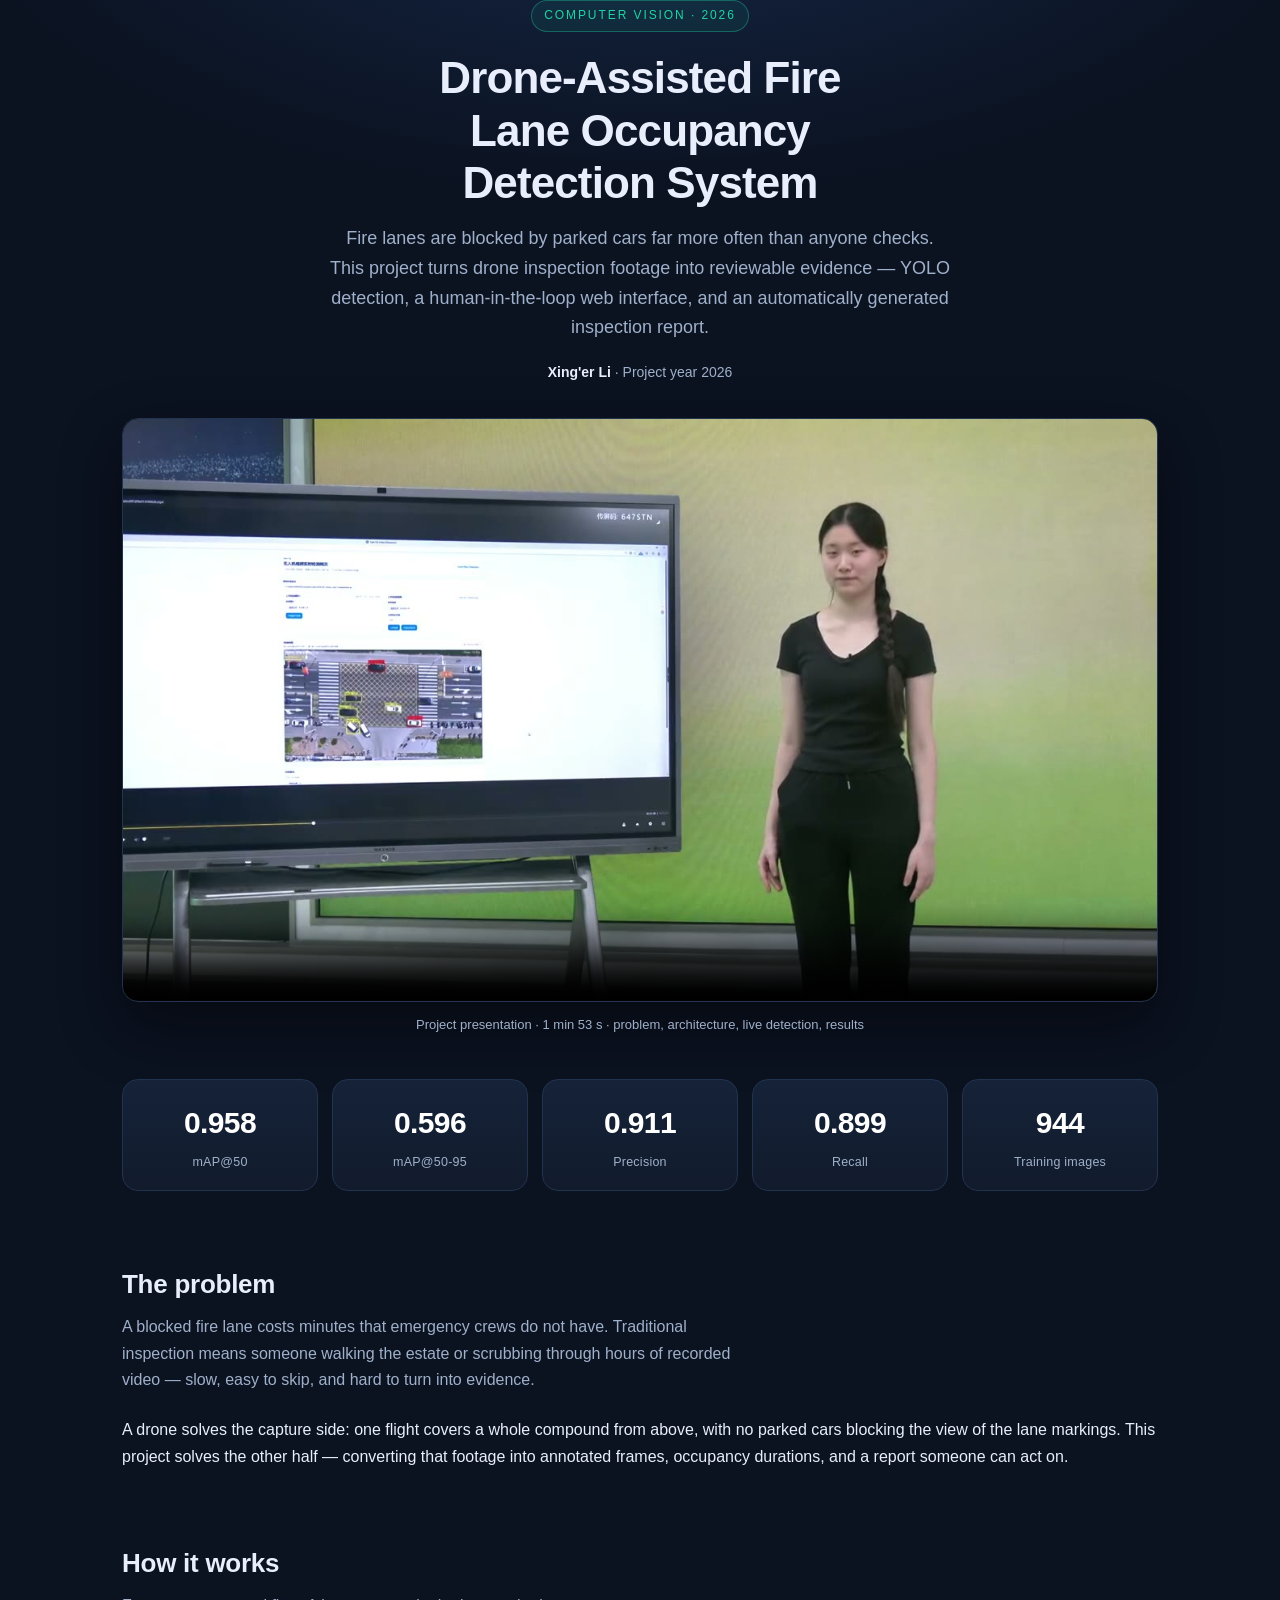
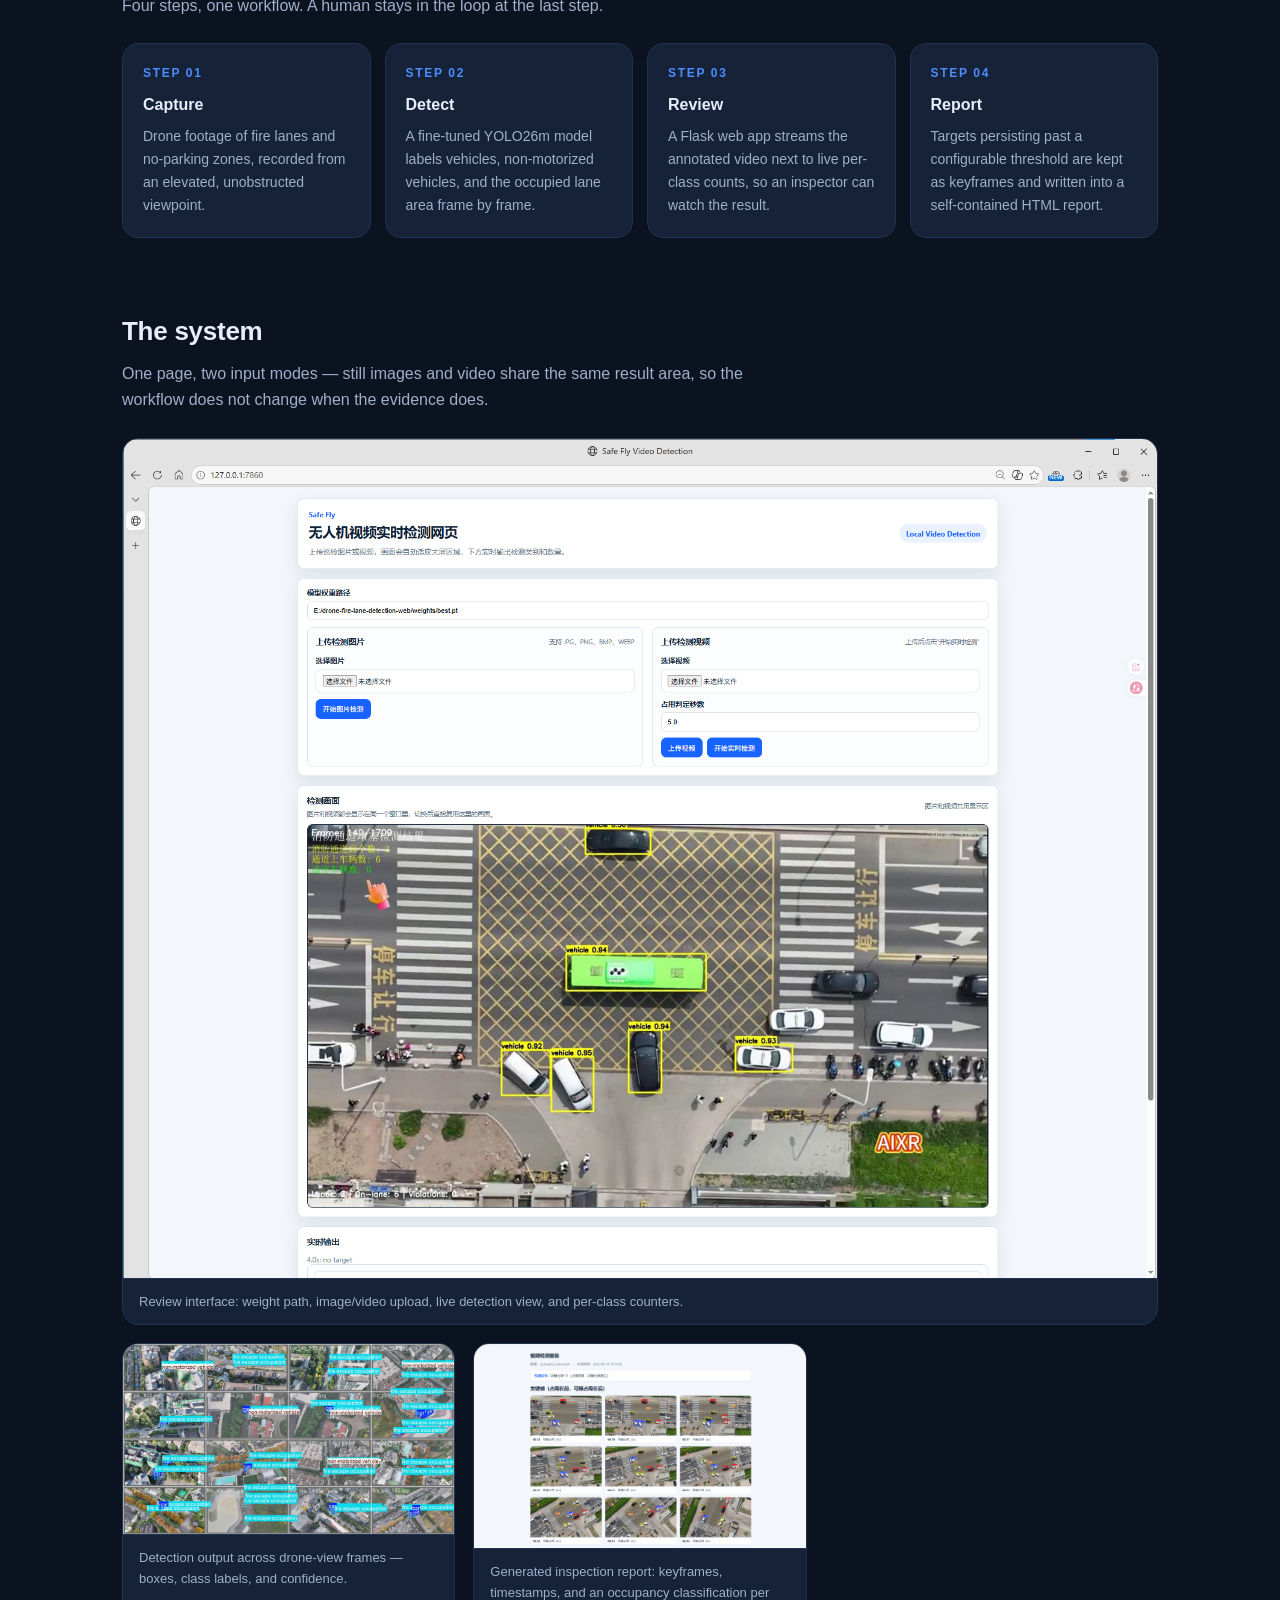
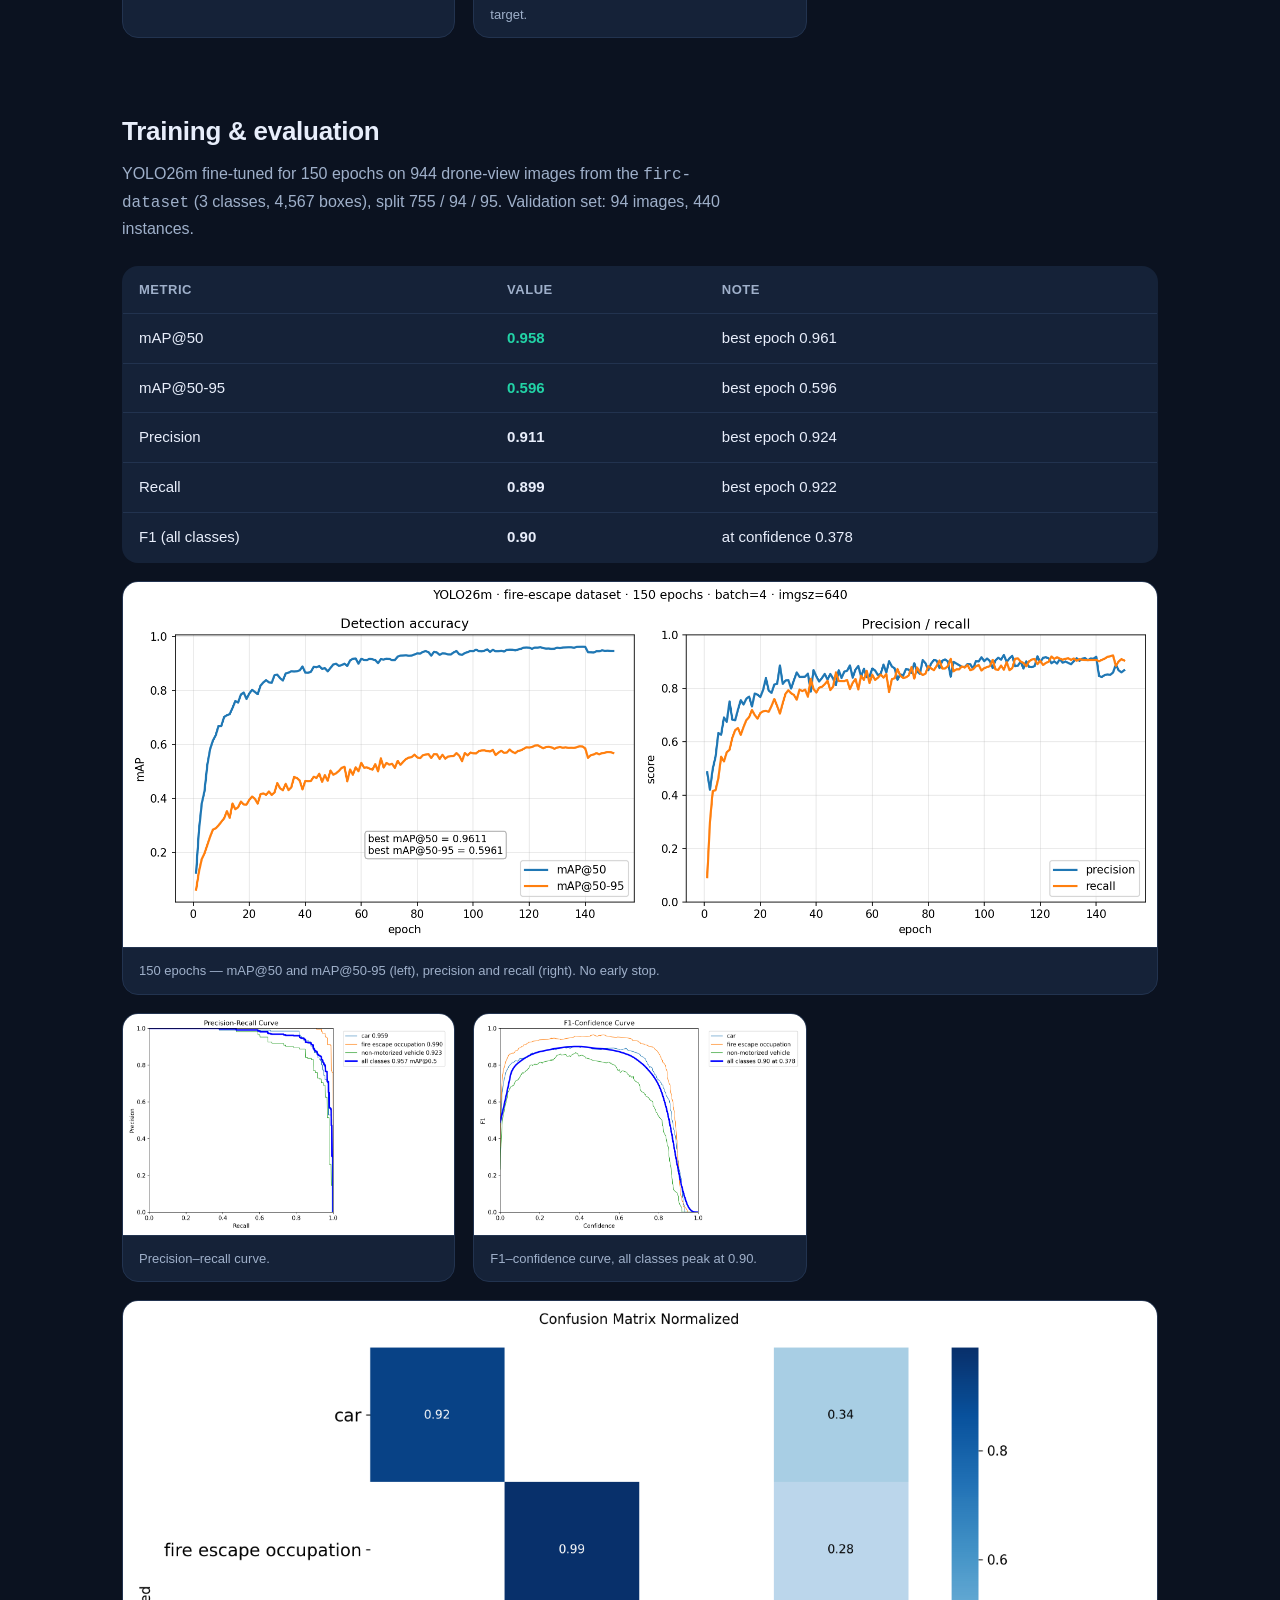
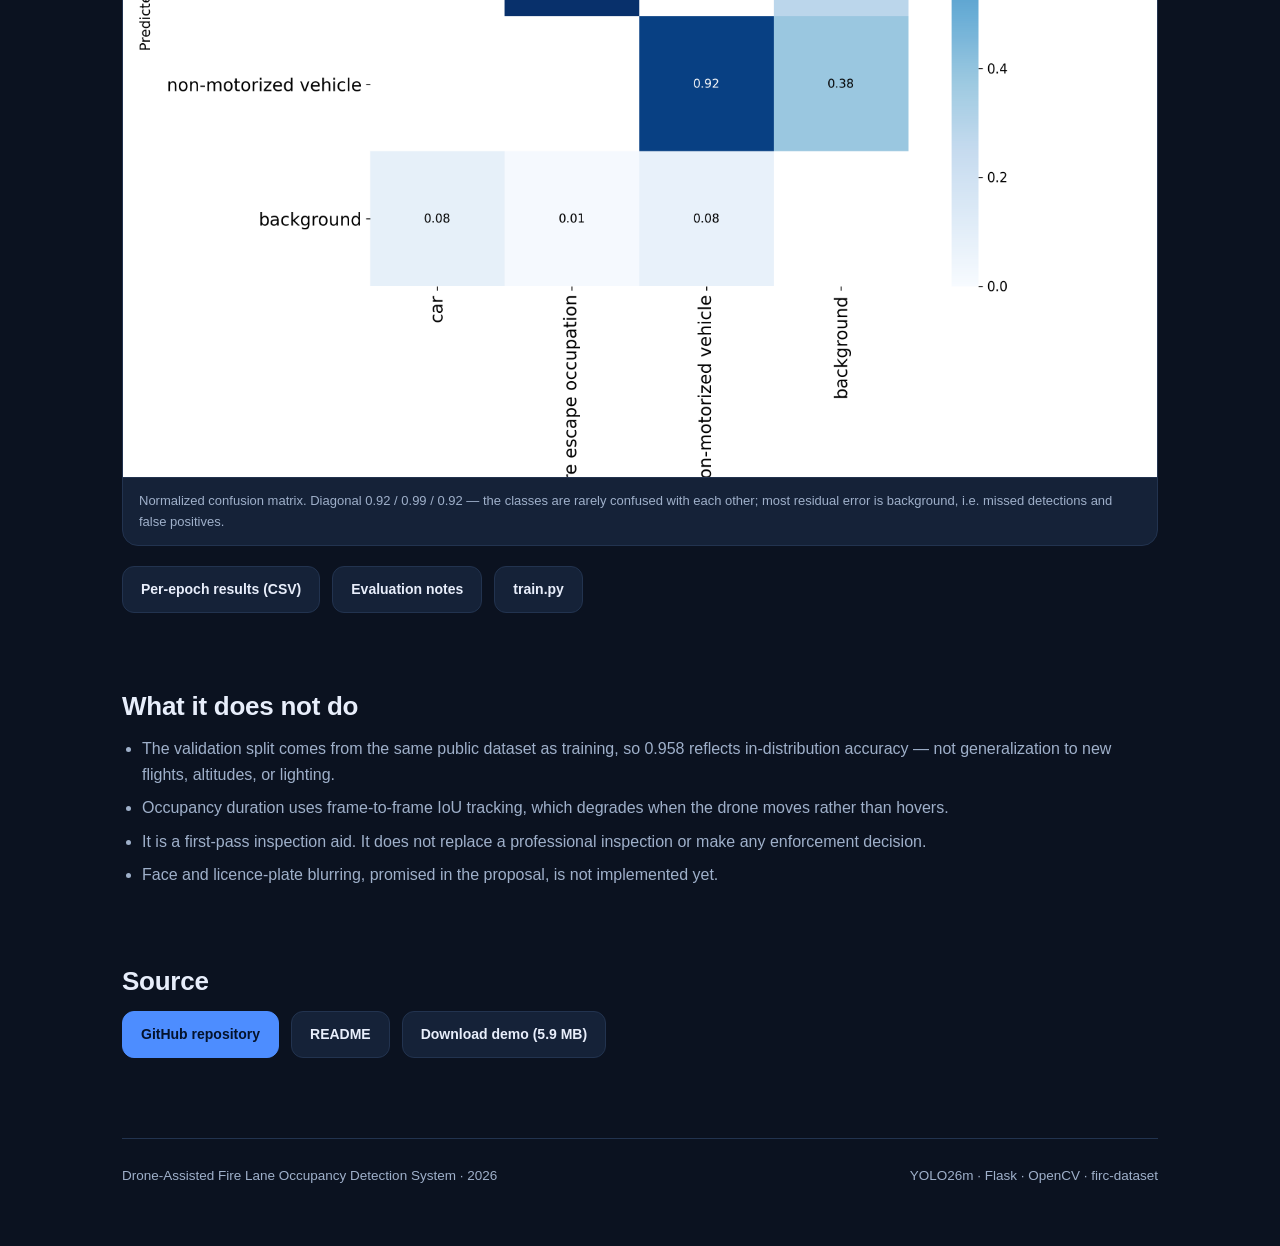
==== index.html @ 57e3ce13 "Add GitHub Pages showcase page with inline demo video - index.html: single-page project site (video " ====
<!DOCTYPE html>
<html lang="en">
<head>
<meta charset="utf-8">
<meta name="viewport" content="width=device-width, initial-scale=1">
<title>Drone-Assisted Fire Lane Occupancy Detection System — Xing'er Li</title>
<meta name="description" content="A computer vision project that turns drone inspection footage into reviewable fire-lane occupancy evidence: YOLO detection, a Flask review interface, and generated inspection reports.">
<style>
  :root{
    --bg:#0b1220;
    --bg-soft:#111c30;
    --card:#152238;
    --line:#22334f;
    --text:#e8eefb;
    --muted:#9fb0ca;
    --accent:#4d8dff;
    --accent-2:#22d3a6;
    --warn:#ffb020;
    --radius:16px;
    --max:1080px;
  }
  *{box-sizing:border-box}
  html{scroll-behavior:smooth}
  body{
    margin:0;
    background:radial-gradient(1200px 600px at 50% -160px, #16294a 0%, var(--bg) 60%) no-repeat, var(--bg);
    color:var(--text);
    font:16px/1.65 -apple-system,BlinkMacSystemFont,"Segoe UI","Noto Sans",Helvetica,Arial,sans-serif;
    -webkit-font-smoothing:antialiased;
  }
  a{color:var(--accent);text-decoration:none}
  a:hover{text-decoration:underline}
  .wrap{max-width:var(--max);margin:0 auto;padding:0 22px}
  header{padding:56px 0 8px;text-align:center}
  .eyebrow{
    display:inline-block;font-size:12px;letter-spacing:.16em;text-transform:uppercase;
    color:var(--accent-2);border:1px solid rgba(34,211,166,.35);
    padding:5px 12px;border-radius:999px;background:rgba(34,211,166,.08);
  }
  h1{font-size:clamp(26px,4.2vw,44px);line-height:1.2;margin:20px auto 14px;max-width:20ch;letter-spacing:-.02em}
  .lede{color:var(--muted);font-size:clamp(15px,1.6vw,18px);max-width:62ch;margin:0 auto}
  .byline{color:var(--muted);font-size:14px;margin-top:18px}
  .byline b{color:var(--text);font-weight:600}

  /* video */
  .player{margin:34px 0 0;border-radius:var(--radius);overflow:hidden;border:1px solid var(--line);
    background:#000;box-shadow:0 24px 60px rgba(0,0,0,.45)}
  .player video{display:block;width:100%;height:auto;aspect-ratio:16/9;background:#000}
  .caption{color:var(--muted);font-size:13px;text-align:center;margin:12px 0 0}

  /* stats */
  .stats{display:grid;grid-template-columns:repeat(auto-fit,minmax(150px,1fr));gap:14px;margin:44px 0 0}
  .stat{background:linear-gradient(180deg,var(--card),#111b2c);border:1px solid var(--line);
    border-radius:var(--radius);padding:18px 16px;text-align:center}
  .stat .v{font-size:clamp(22px,3vw,30px);font-weight:700;letter-spacing:-.02em;color:#fff}
  .stat .v small{font-size:.5em;color:var(--accent-2);font-weight:600;margin-left:2px}
  .stat .k{color:var(--muted);font-size:12.5px;margin-top:4px;letter-spacing:.02em}

  section{margin:72px 0 0}
  h2{font-size:clamp(20px,2.4vw,26px);margin:0 0 8px;letter-spacing:-.01em}
  .sub{color:var(--muted);margin:0 0 24px;max-width:70ch}
  p{margin:0 0 14px}

  /* pipeline */
  .flow{display:grid;grid-template-columns:repeat(auto-fit,minmax(200px,1fr));gap:14px}
  .step{background:var(--card);border:1px solid var(--line);border-radius:var(--radius);padding:20px}
  .step .n{font-size:12px;color:var(--accent);font-weight:700;letter-spacing:.14em}
  .step h3{margin:8px 0 6px;font-size:16px}
  .step p{color:var(--muted);font-size:14px;margin:0}

  /* figures */
  .figs{display:grid;grid-template-columns:repeat(auto-fit,minmax(320px,1fr));gap:18px}
  figure{margin:0;background:var(--card);border:1px solid var(--line);border-radius:var(--radius);overflow:hidden}
  figure img{display:block;width:100%;height:auto;background:#0b1220}
  figcaption{padding:12px 16px;color:var(--muted);font-size:13px;border-top:1px solid var(--line)}
  .wide{grid-column:1/-1}

  /* table */
  table{width:100%;border-collapse:collapse;background:var(--card);border:1px solid var(--line);
    border-radius:var(--radius);overflow:hidden;font-size:15px}
  th,td{padding:12px 16px;text-align:left;border-bottom:1px solid var(--line)}
  th{color:var(--muted);font-weight:600;font-size:13px;letter-spacing:.04em;text-transform:uppercase}
  tr:last-child td{border-bottom:none}
  td.num{font-variant-numeric:tabular-nums;font-weight:600}
  .best{color:var(--accent-2)}

  ul{margin:0 0 14px;padding-left:20px;color:var(--muted)}
  li{margin-bottom:7px}

  .links{display:flex;flex-wrap:wrap;gap:12px;margin-top:8px}
  .btn{display:inline-block;padding:11px 18px;border-radius:12px;border:1px solid var(--line);
    background:var(--card);color:var(--text);font-size:14px;font-weight:600}
  .btn.primary{background:var(--accent);border-color:var(--accent);color:#04122b}
  .btn:hover{text-decoration:none;filter:brightness(1.08)}

  footer{margin:80px 0 60px;padding-top:26px;border-top:1px solid var(--line);
    color:var(--muted);font-size:13.5px;display:flex;flex-wrap:wrap;gap:10px;justify-content:space-between}
  @media (max-width:560px){
    header{padding-top:36px}
    .figs{grid-template-columns:1fr}
    section{margin-top:52px}
  }
</style>
</head>
<body>

<header class="wrap">
  <span class="eyebrow">Computer Vision · 2026</span>
  <h1>Drone-Assisted Fire Lane Occupancy Detection System</h1>
  <p class="lede">
    Fire lanes are blocked by parked cars far more often than anyone checks. This project
    turns drone inspection footage into reviewable evidence — YOLO detection, a human-in-the-loop
    web interface, and an automatically generated inspection report.
  </p>
  <p class="byline"><b>Xing'er Li</b> · Project year 2026</p>

  <div class="player">
    <video controls preload="metadata" playsinline poster="assets/demo-poster.jpg">
      <source src="assets/demo.mp4" type="video/mp4">
      Your browser cannot play this video.
      <a href="assets/demo.mp4">Download the demo (1:53)</a>.
    </video>
  </div>
  <p class="caption">Project presentation · 1 min 53 s · problem, architecture, live detection, results</p>

  <div class="stats">
    <div class="stat"><div class="v best">0.958</div><div class="k">mAP@50</div></div>
    <div class="stat"><div class="v best">0.596</div><div class="k">mAP@50-95</div></div>
    <div class="stat"><div class="v">0.911</div><div class="k">Precision</div></div>
    <div class="stat"><div class="v">0.899</div><div class="k">Recall</div></div>
    <div class="stat"><div class="v">944</div><div class="k">Training images</div></div>
  </div>
</header>

<main class="wrap">

  <section>
    <h2>The problem</h2>
    <p class="sub">
      A blocked fire lane costs minutes that emergency crews do not have. Traditional inspection
      means someone walking the estate or scrubbing through hours of recorded video — slow, easy to
      skip, and hard to turn into evidence.
    </p>
    <p>
      A drone solves the capture side: one flight covers a whole compound from above, with no
      parked cars blocking the view of the lane markings. This project solves the other half —
      converting that footage into annotated frames, occupancy durations, and a report someone can
      act on.
    </p>
  </section>

  <section>
    <h2>How it works</h2>
    <p class="sub">Four steps, one workflow. A human stays in the loop at the last step.</p>
    <div class="flow">
      <div class="step">
        <div class="n">STEP 01</div>
        <h3>Capture</h3>
        <p>Drone footage of fire lanes and no-parking zones, recorded from an elevated, unobstructed viewpoint.</p>
      </div>
      <div class="step">
        <div class="n">STEP 02</div>
        <h3>Detect</h3>
        <p>A fine-tuned YOLO26m model labels vehicles, non-motorized vehicles, and the occupied lane area frame by frame.</p>
      </div>
      <div class="step">
        <div class="n">STEP 03</div>
        <h3>Review</h3>
        <p>A Flask web app streams the annotated video next to live per-class counts, so an inspector can watch the result.</p>
      </div>
      <div class="step">
        <div class="n">STEP 04</div>
        <h3>Report</h3>
        <p>Targets persisting past a configurable threshold are kept as keyframes and written into a self-contained HTML report.</p>
      </div>
    </div>
  </section>

  <section>
    <h2>The system</h2>
    <p class="sub">
      One page, two input modes — still images and video share the same result area, so the
      workflow does not change when the evidence does.
    </p>
    <div class="figs">
      <figure class="wide">
        <img src="assets/web-interface.png" alt="Web interface with upload forms and the detection stream">
        <figcaption>Review interface: weight path, image/video upload, live detection view, and per-class counters.</figcaption>
      </figure>
      <figure>
        <img src="assets/detection-output.jpg" alt="Annotated detection results on drone-view frames">
        <figcaption>Detection output across drone-view frames — boxes, class labels, and confidence.</figcaption>
      </figure>
      <figure>
        <img src="assets/inspection-report.png" alt="Generated HTML inspection report with keyframes">
        <figcaption>Generated inspection report: keyframes, timestamps, and an occupancy classification per target.</figcaption>
      </figure>
    </div>
  </section>

  <section>
    <h2>Training &amp; evaluation</h2>
    <p class="sub">
      YOLO26m fine-tuned for 150 epochs on 944 drone-view images from the <code>firc-dataset</code>
      (3 classes, 4,567 boxes), split 755 / 94 / 95. Validation set: 94 images, 440 instances.
    </p>
    <table>
      <thead>
        <tr><th>Metric</th><th>Value</th><th>Note</th></tr>
      </thead>
      <tbody>
        <tr><td>mAP@50</td><td class="num best">0.958</td><td>best epoch 0.961</td></tr>
        <tr><td>mAP@50-95</td><td class="num best">0.596</td><td>best epoch 0.596</td></tr>
        <tr><td>Precision</td><td class="num">0.911</td><td>best epoch 0.924</td></tr>
        <tr><td>Recall</td><td class="num">0.899</td><td>best epoch 0.922</td></tr>
        <tr><td>F1 (all classes)</td><td class="num">0.90</td><td>at confidence 0.378</td></tr>
      </tbody>
    </table>
    <div class="figs" style="margin-top:18px">
      <figure class="wide">
        <img src="assets/training-curves.png" alt="Training curves: mAP and precision/recall over 150 epochs">
        <figcaption>150 epochs — mAP@50 and mAP@50-95 (left), precision and recall (right). No early stop.</figcaption>
      </figure>
      <figure>
        <img src="results/curves/BoxPR_curve.png" alt="Precision-recall curve">
        <figcaption>Precision–recall curve.</figcaption>
      </figure>
      <figure>
        <img src="results/curves/BoxF1_curve.png" alt="F1-confidence curve">
        <figcaption>F1–confidence curve, all classes peak at 0.90.</figcaption>
      </figure>
      <figure class="wide">
        <img src="results/curves/confusion_matrix_normalized.png" alt="Normalized confusion matrix">
        <figcaption>
          Normalized confusion matrix. Diagonal 0.92 / 0.99 / 0.92 — the classes are rarely confused
          with each other; most residual error is background, i.e. missed detections and false positives.
        </figcaption>
      </figure>
    </div>
    <div class="links" style="margin-top:20px">
      <a class="btn" href="results/results.csv">Per-epoch results (CSV)</a>
      <a class="btn" href="results/metrics.md">Evaluation notes</a>
      <a class="btn" href="train.py">train.py</a>
    </div>
  </section>

  <section>
    <h2>What it does not do</h2>
    <ul>
      <li>The validation split comes from the same public dataset as training, so 0.958 reflects in-distribution accuracy — not generalization to new flights, altitudes, or lighting.</li>
      <li>Occupancy duration uses frame-to-frame IoU tracking, which degrades when the drone moves rather than hovers.</li>
      <li>It is a first-pass inspection aid. It does not replace a professional inspection or make any enforcement decision.</li>
      <li>Face and licence-plate blurring, promised in the proposal, is not implemented yet.</li>
    </ul>
  </section>

  <section>
    <h2>Source</h2>
    <div class="links">
      <a class="btn primary" href="https://github.com/xc-done/drone-fire-lane-detection-web">GitHub repository</a>
      <a class="btn" href="https://github.com/xc-done/drone-fire-lane-detection-web#readme">README</a>
      <a class="btn" href="assets/demo.mp4">Download demo (5.9 MB)</a>
    </div>
  </section>

  <footer>
    <span>Drone-Assisted Fire Lane Occupancy Detection System · 2026</span>
    <span>YOLO26m · Flask · OpenCV · firc-dataset</span>
  </footer>

</main>
</body>
</html>
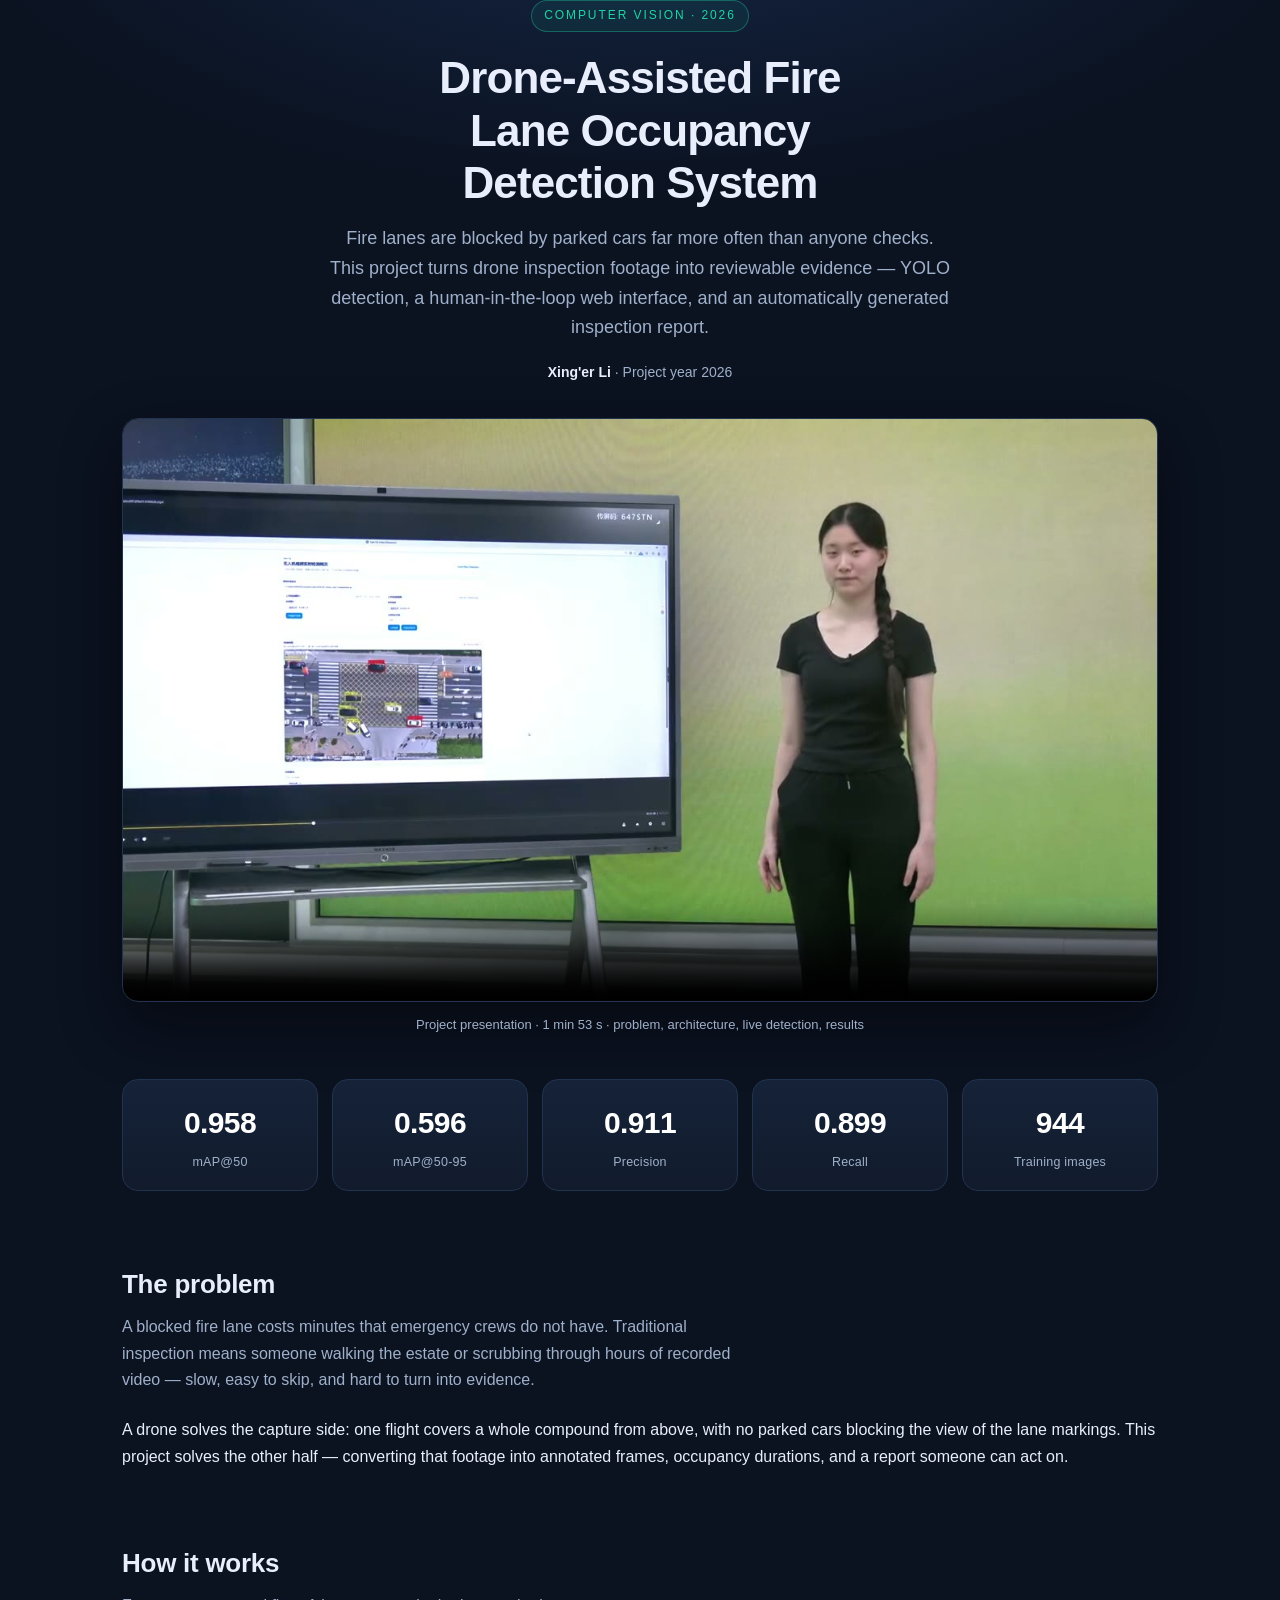
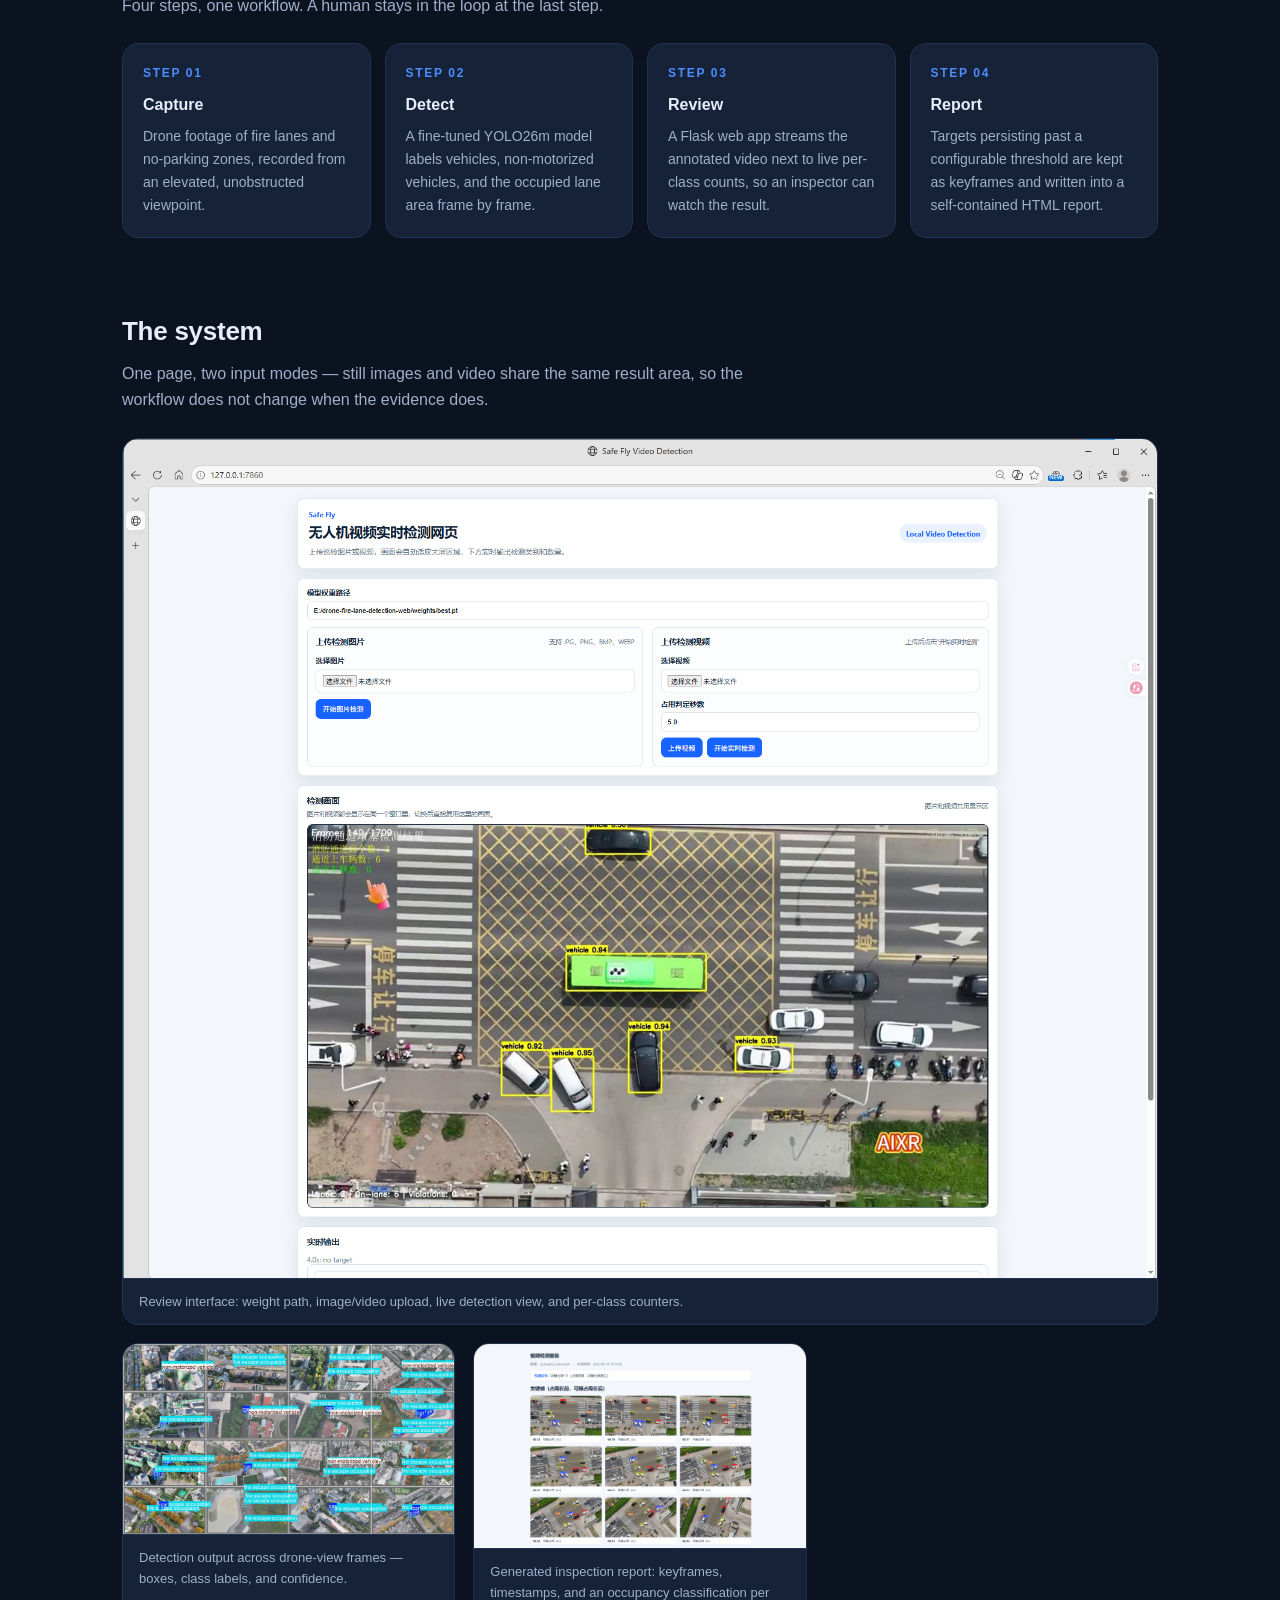
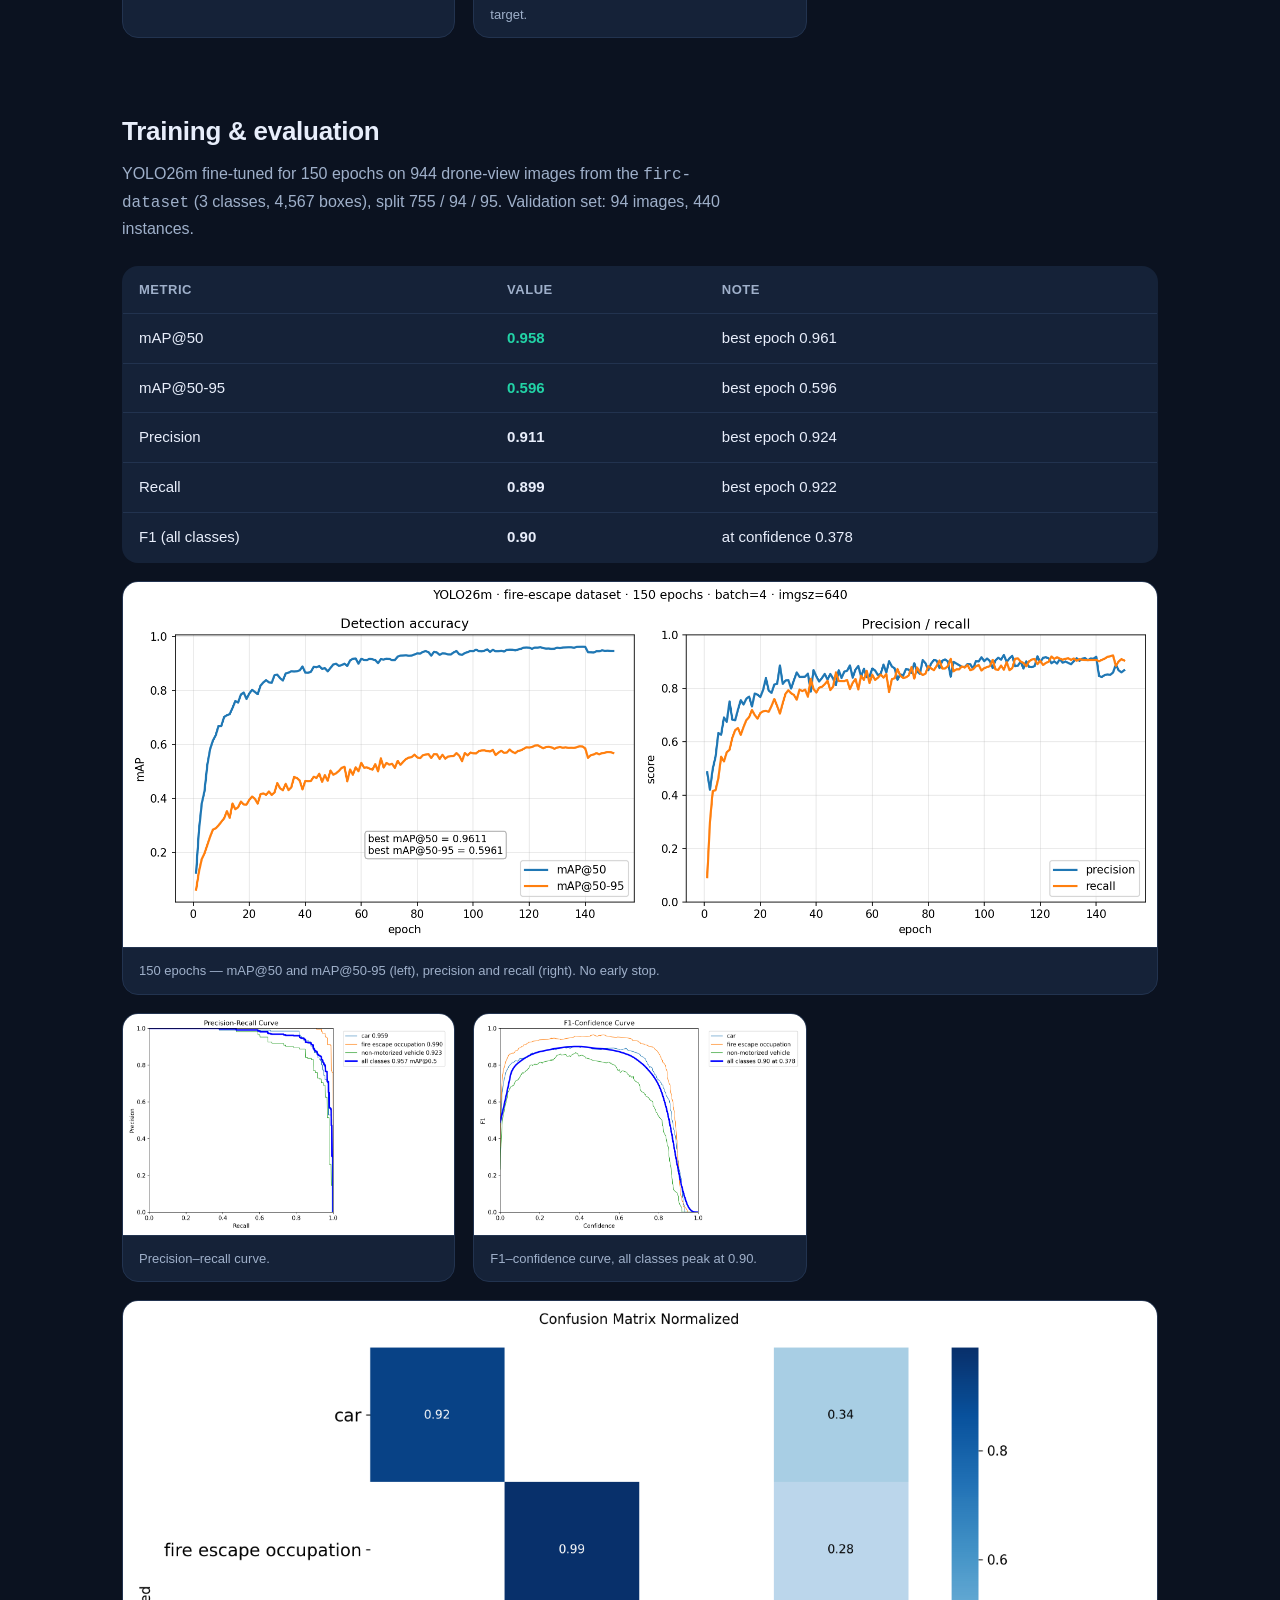
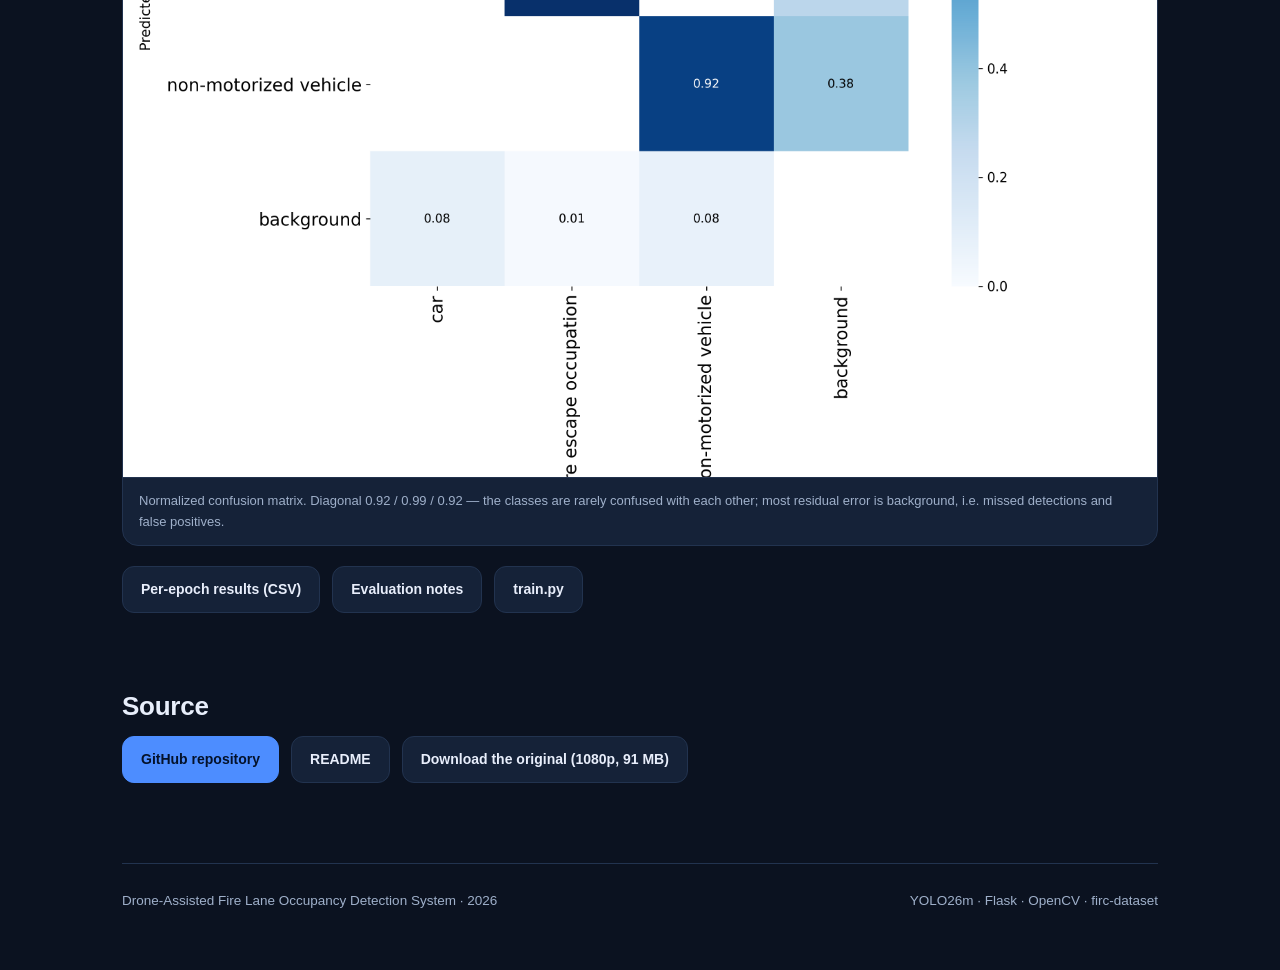
==== commit 011c83ec: "Use the original 1080p demo video; drop the limitations section - assets/demo.mp4: original 1920x108" ====
--- a/index.html
+++ b/index.html
@@ -245,21 +245,11 @@
   </section>
 
   <section>
-    <h2>What it does not do</h2>
-    <ul>
-      <li>The validation split comes from the same public dataset as training, so 0.958 reflects in-distribution accuracy — not generalization to new flights, altitudes, or lighting.</li>
-      <li>Occupancy duration uses frame-to-frame IoU tracking, which degrades when the drone moves rather than hovers.</li>
-      <li>It is a first-pass inspection aid. It does not replace a professional inspection or make any enforcement decision.</li>
-      <li>Face and licence-plate blurring, promised in the proposal, is not implemented yet.</li>
-    </ul>
-  </section>
-
-  <section>
     <h2>Source</h2>
     <div class="links">
       <a class="btn primary" href="https://github.com/xc-done/drone-fire-lane-detection-web">GitHub repository</a>
       <a class="btn" href="https://github.com/xc-done/drone-fire-lane-detection-web#readme">README</a>
-      <a class="btn" href="assets/demo.mp4">Download demo (5.9 MB)</a>
+      <a class="btn" href="assets/demo.mp4">Download the original (1080p, 91 MB)</a>
     </div>
   </section>
 
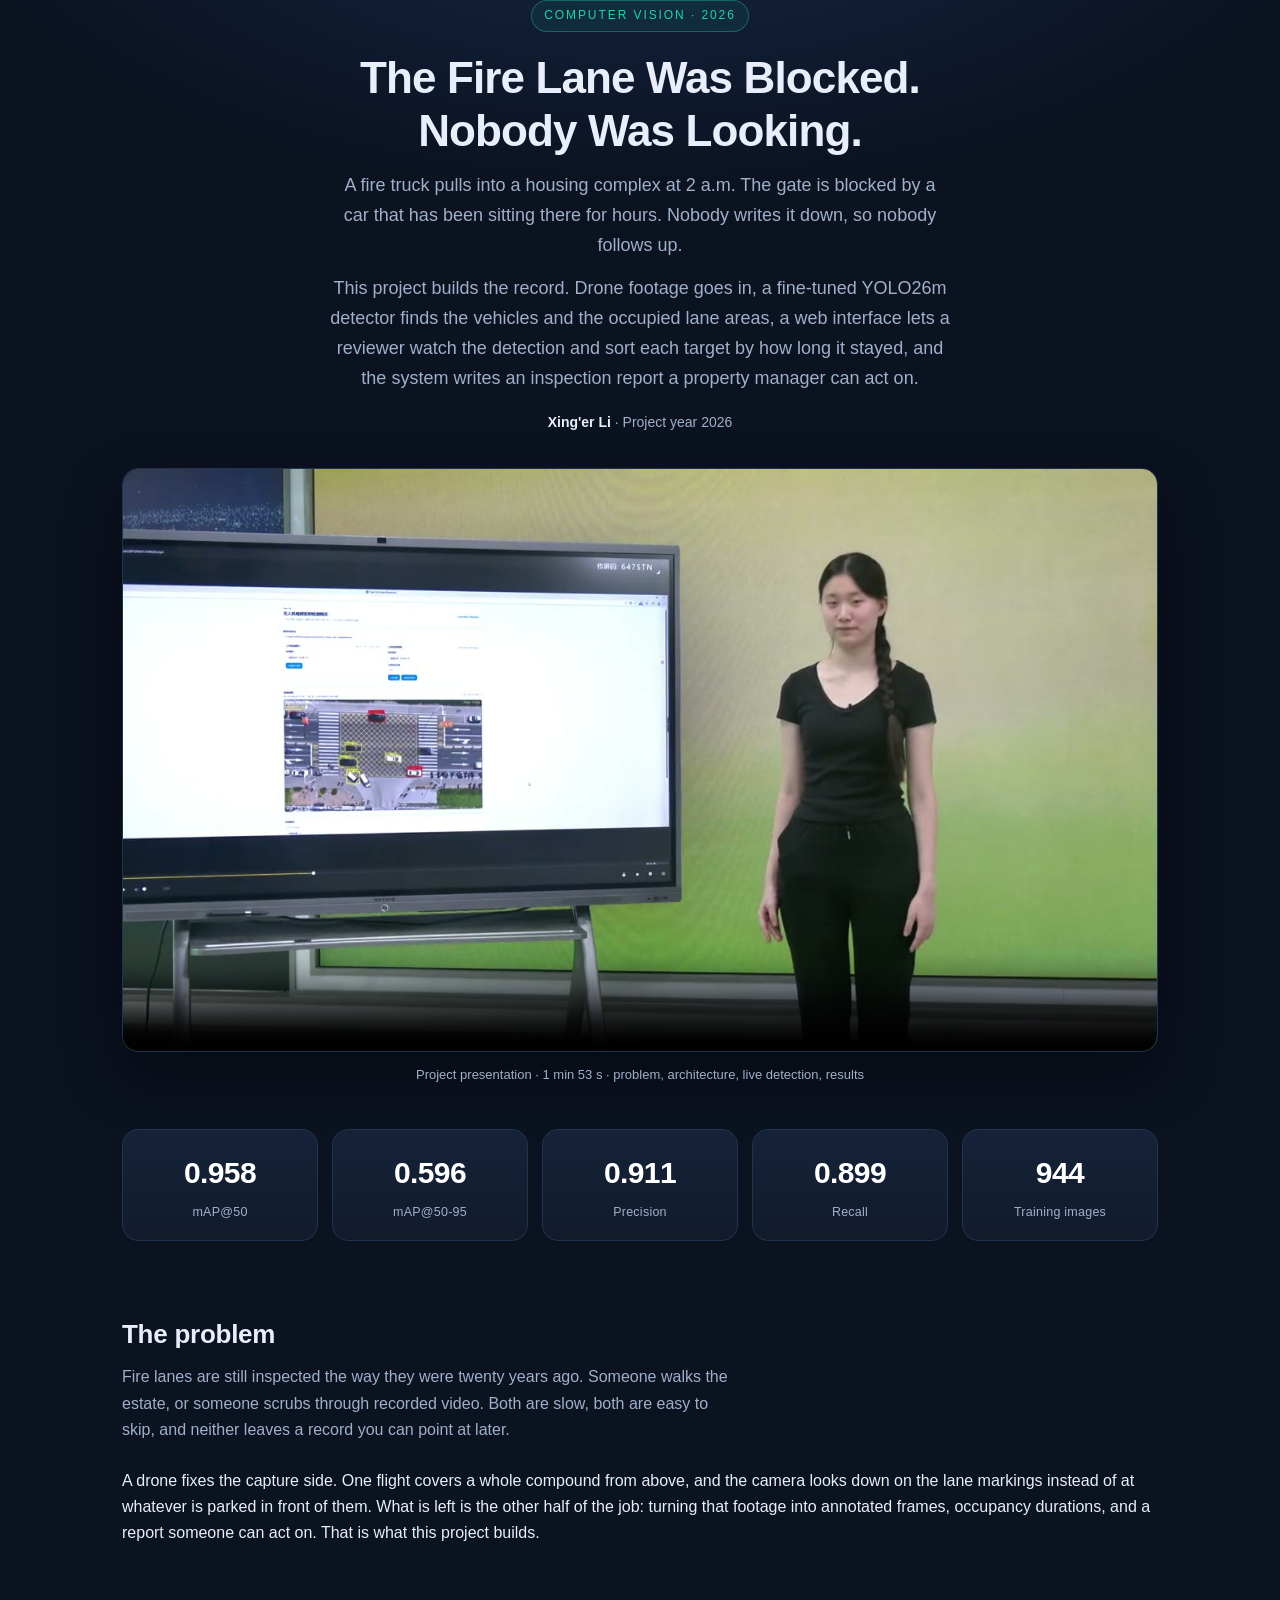
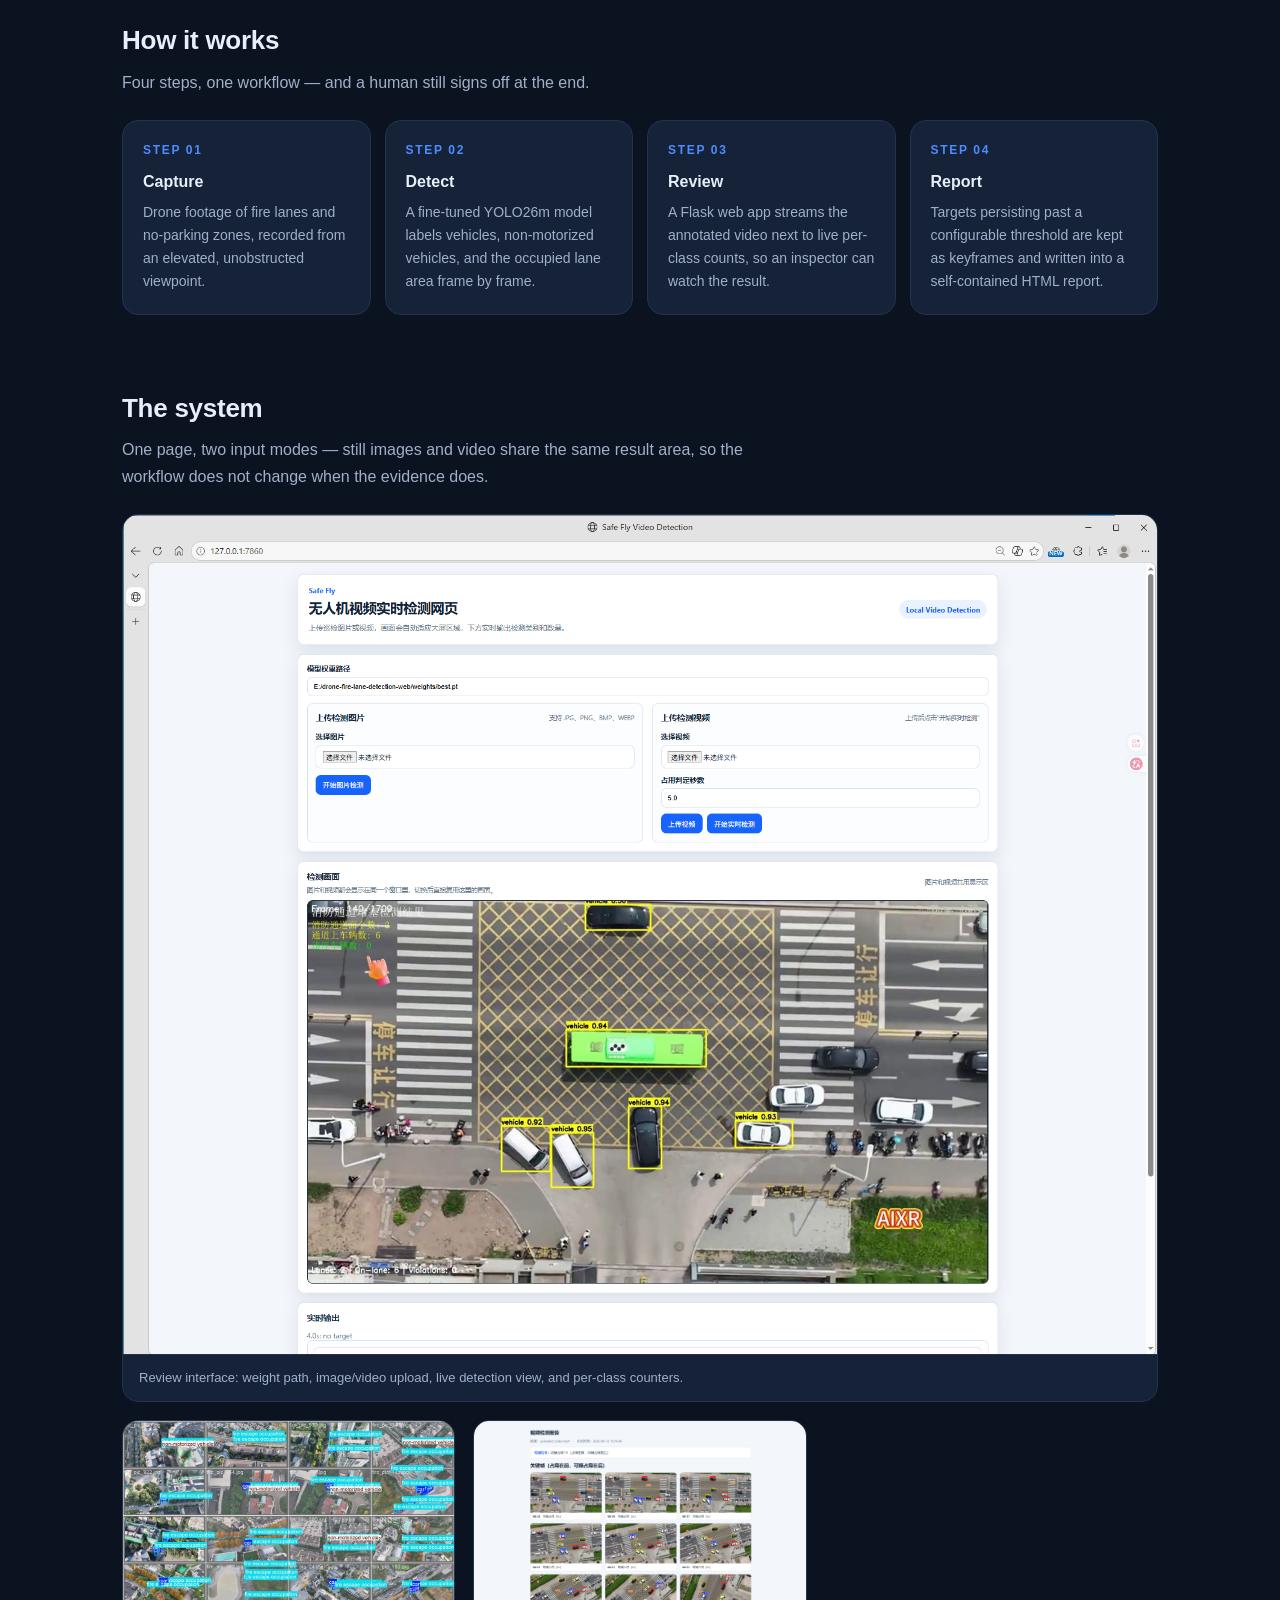
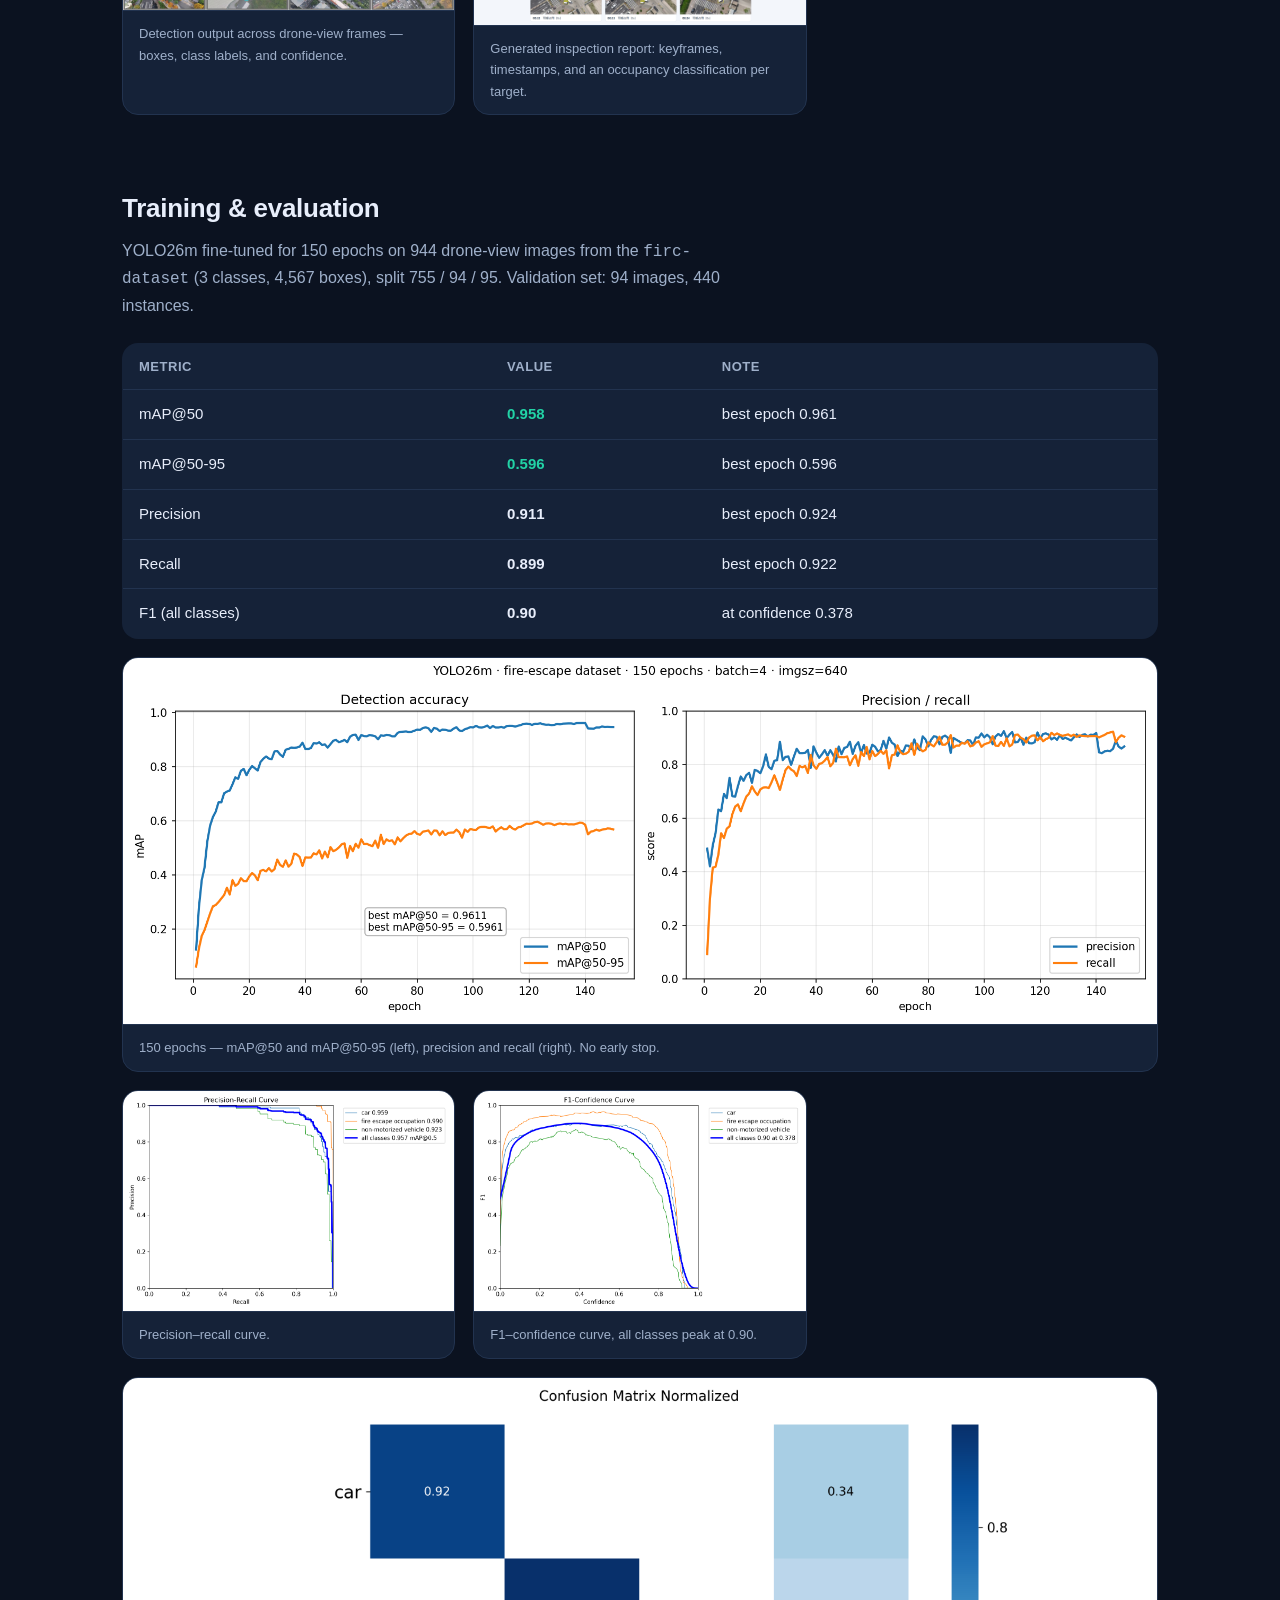
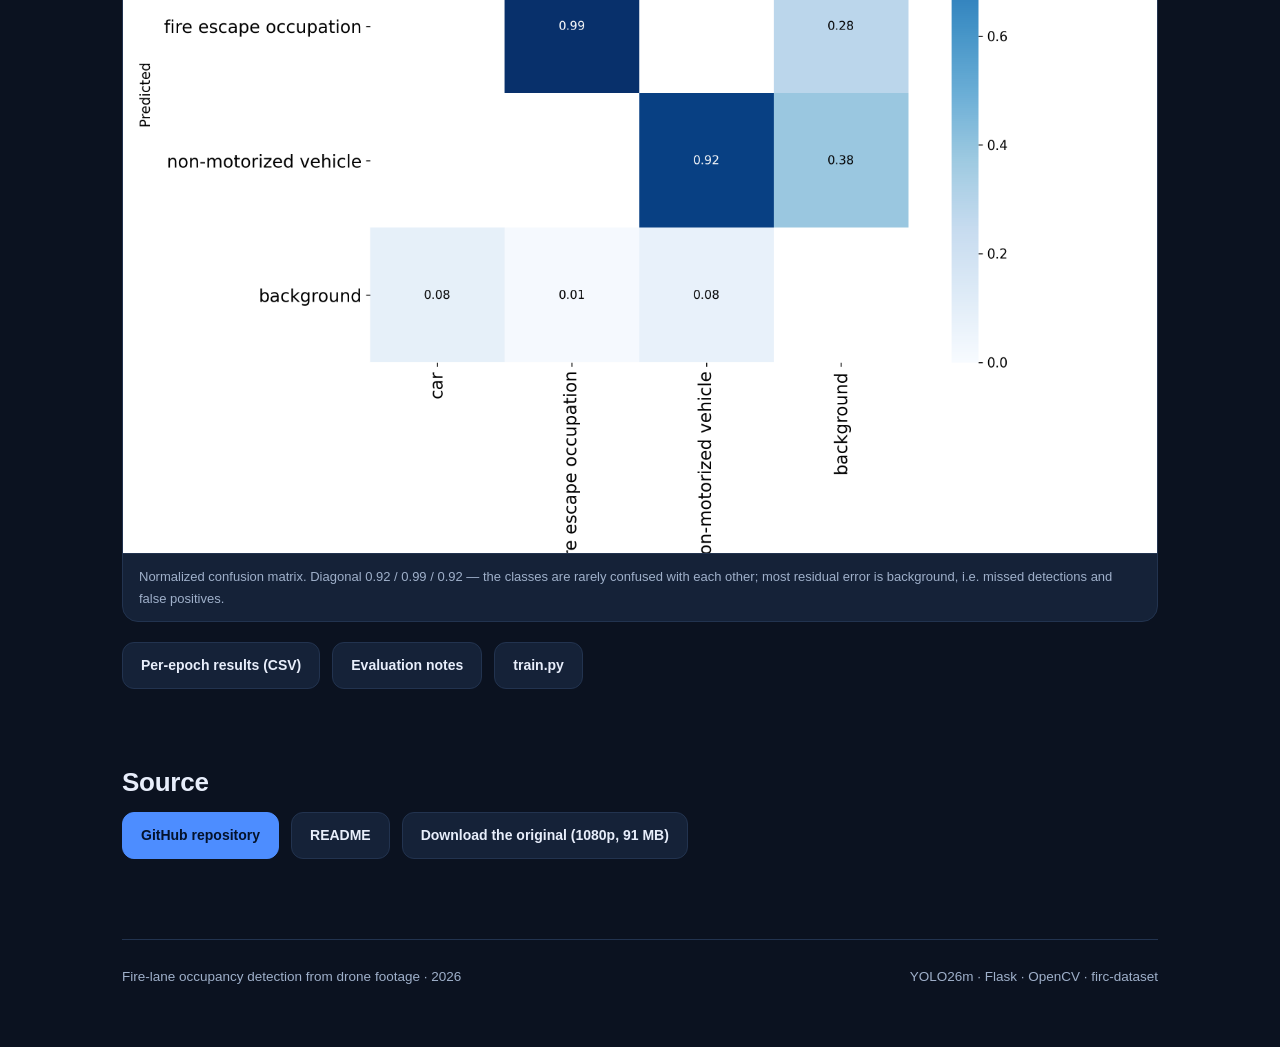
==== commit e68673ef: "Retell the project in a narrative American voice; retitle - Title: 'The Fire Lane Was Blocked. Nobod" ====
--- a/index.html
+++ b/index.html
@@ -3,8 +3,8 @@
 <head>
 <meta charset="utf-8">
 <meta name="viewport" content="width=device-width, initial-scale=1">
-<title>Drone-Assisted Fire Lane Occupancy Detection System — Xing'er Li</title>
-<meta name="description" content="A computer vision project that turns drone inspection footage into reviewable fire-lane occupancy evidence: YOLO detection, a Flask review interface, and generated inspection reports.">
+<title>The Fire Lane Was Blocked. Nobody Was Looking. — Fire-Lane Detection from Drone Footage</title>
+<meta name="description" content="Fire-lane occupancy detection from drone footage: a fine-tuned YOLO26m detector, a review interface that sorts each target by how long it stayed, and an inspection report a property manager can act on.">
 <style>
   :root{
     --bg:#0b1220;
@@ -37,8 +37,9 @@
     color:var(--accent-2);border:1px solid rgba(34,211,166,.35);
     padding:5px 12px;border-radius:999px;background:rgba(34,211,166,.08);
   }
-  h1{font-size:clamp(26px,4.2vw,44px);line-height:1.2;margin:20px auto 14px;max-width:20ch;letter-spacing:-.02em}
+  h1{font-size:clamp(26px,4.2vw,44px);line-height:1.2;margin:20px auto 14px;max-width:24ch;letter-spacing:-.02em}
   .lede{color:var(--muted);font-size:clamp(15px,1.6vw,18px);max-width:62ch;margin:0 auto}
+  .lede + .lede{margin-top:14px}
   .byline{color:var(--muted);font-size:14px;margin-top:18px}
   .byline b{color:var(--text);font-weight:600}
 
@@ -106,11 +107,16 @@
 
 <header class="wrap">
   <span class="eyebrow">Computer Vision · 2026</span>
-  <h1>Drone-Assisted Fire Lane Occupancy Detection System</h1>
+  <h1>The Fire Lane Was Blocked. Nobody Was Looking.</h1>
   <p class="lede">
-    Fire lanes are blocked by parked cars far more often than anyone checks. This project
-    turns drone inspection footage into reviewable evidence — YOLO detection, a human-in-the-loop
-    web interface, and an automatically generated inspection report.
+    A fire truck pulls into a housing complex at 2 a.m. The gate is blocked by a car that has been
+    sitting there for hours. Nobody writes it down, so nobody follows up.
+  </p>
+  <p class="lede">
+    This project builds the record. Drone footage goes in, a fine-tuned YOLO26m detector finds the
+    vehicles and the occupied lane areas, a web interface lets a reviewer watch the detection and
+    sort each target by how long it stayed, and the system writes an inspection report a property
+    manager can act on.
   </p>
   <p class="byline"><b>Xing'er Li</b> · Project year 2026</p>
 
@@ -137,21 +143,21 @@
   <section>
     <h2>The problem</h2>
     <p class="sub">
-      A blocked fire lane costs minutes that emergency crews do not have. Traditional inspection
-      means someone walking the estate or scrubbing through hours of recorded video — slow, easy to
-      skip, and hard to turn into evidence.
+      Fire lanes are still inspected the way they were twenty years ago. Someone walks the estate,
+      or someone scrubs through recorded video. Both are slow, both are easy to skip, and neither
+      leaves a record you can point at later.
     </p>
     <p>
-      A drone solves the capture side: one flight covers a whole compound from above, with no
-      parked cars blocking the view of the lane markings. This project solves the other half —
-      converting that footage into annotated frames, occupancy durations, and a report someone can
-      act on.
+      A drone fixes the capture side. One flight covers a whole compound from above, and the
+      camera looks down on the lane markings instead of at whatever is parked in front of them.
+      What is left is the other half of the job: turning that footage into annotated frames,
+      occupancy durations, and a report someone can act on. That is what this project builds.
     </p>
   </section>
 
   <section>
     <h2>How it works</h2>
-    <p class="sub">Four steps, one workflow. A human stays in the loop at the last step.</p>
+    <p class="sub">Four steps, one workflow — and a human still signs off at the end.</p>
     <div class="flow">
       <div class="step">
         <div class="n">STEP 01</div>
@@ -254,7 +260,7 @@
   </section>
 
   <footer>
-    <span>Drone-Assisted Fire Lane Occupancy Detection System · 2026</span>
+    <span>Fire-lane occupancy detection from drone footage · 2026</span>
     <span>YOLO26m · Flask · OpenCV · firc-dataset</span>
   </footer>
 
